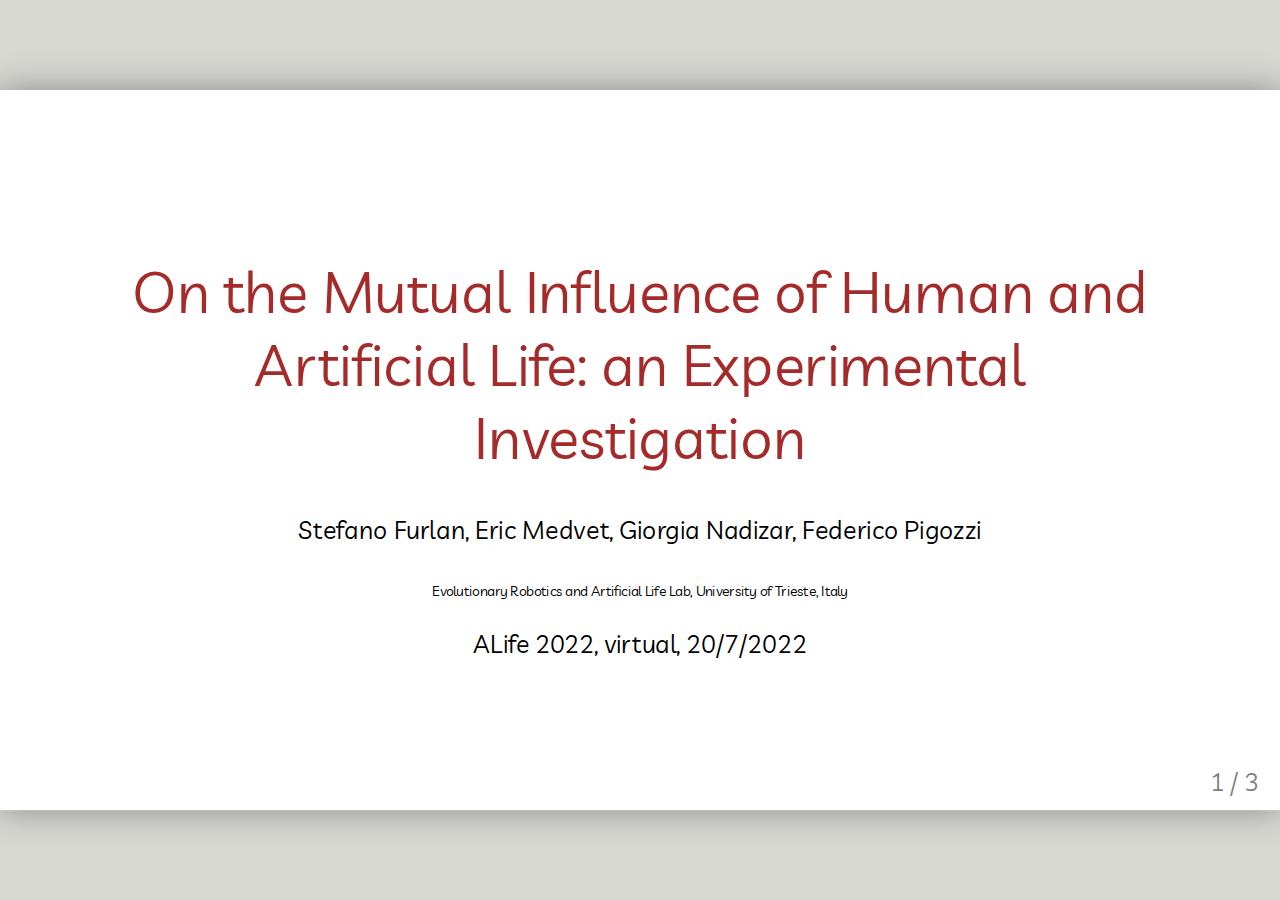
==== HumanALifeMutualInfluence/index.html @ 84878b4d "New slides." ====
<!DOCTYPE html>
<html>
  <head>
    <title>On the Mutual Influence of Human and Artificial Life: an Experimental Investigation</title>
    <meta charset="utf-8" />
    <link rel="icon" href="images/java.png">
    <link rel="stylesheet" type="text/css" href="assets/style.css" />
    <link rel="stylesheet" href="https://cdnjs.cloudflare.com/ajax/libs/font-awesome/4.7.0/css/font-awesome.min.css">
  </head>
  <body>
    <script src="assets/remark-latest.min.js"></script>
    <script src="assets/katex.min.js"></script>
    <script src="assets/auto-render.min.js"></script>
    <script src="assets/diagram-transformer.js"></script>
    <link rel="stylesheet" href="assets/katex.min.css" />
    <script>
      var sourceUrls = [
        "index.md"
      ];
      var xmlhttp = new XMLHttpRequest();
      var source = "";
      for (var i = 0; i < sourceUrls.length; i++) {
        xmlhttp.open("GET", sourceUrls[i], false);
        xmlhttp.send();
        source += xmlhttp.responseText;
        if (i + 1 < sourceUrls.length) {
          source += "\n---\n";
        }
      }
      var renderMath = function() {
        renderMathInElement(document.body, {
          delimiters: [
            { left: "$$", right: "$$", display: true },
            { left: "$", right: "$", display: false }
          ]
        });
        diagramTransformer.transformAll(document.body, "diagram");
      };
      var slideshow = remark.create(
        {
          source: source,
          ratio: "16:9",
          highlightStyle: "monokai",
          highlightLines: true,
          highlightSpans: true
        },
        renderMath
      );
    </script>
  </body>
</html>
---- HumanALifeMutualInfluence/assets/style.css ----
@import url("https://fonts.googleapis.com/css?family=Livvic:400,400i,700,700i|Roboto+Mono:400,700,400i");
body {
  font-family: "Livvic";
}
.remark-slide-content {
  font-size: 24px;
}
h1,
h2,
h3 {
  font-family: "Livvic";
  font-weight: normal;
}
h1 {
  color: brown;
}
code {
  border-radius: 0.5em;
}
.compact code {
  line-height: 70%;
  font-size: 60%;
}
pre {
  margin: 0.1em 0;
}
.remark-code,
.remark-inline-code {
  font-family: "Roboto Mono";
}
.remark-inline-code {
  color: #812815;
  font-size: 85%;
}
.cols {
  display: flex;
}
.c10 {
  flex: 10%;
}
.c15 {
  flex: 15%;
}
.c20 {
  flex: 20%;
}
.c25 {
  flex: 25%;
}
.c30 {
  flex: 30%;
}
.c40 {
  flex: 40%;
}
.c50 {
  flex: 50%;
}
.c60 {
  flex: 60%;
}
.c70 {
  flex: 70%;
}
.c75 {
  flex: 75%;
}
.c80 {
  flex: 80%;
}
.c90 {
  flex: 90%;
}
.cols > div:nth-child(1) {
  padding-right: 0.5em;
}
.cols > div:nth-last-child(1) {
  padding-left: 0.5em;
}
.cols .vcentered {
  align-self: center;
}
img {
  max-width: 100%;
}
.w50p img {
  width: 50%;
}
.w75p img {
  width: 75%;
}
.h10ex img {
  height: 10ex;
}
.h15ex img {
  height: 15ex;
}
.h25ex img {
  height: 25ex;
}
.h30ex img {
  height: 30ex;
}
.h40ex img {
  height: 40ex;
}
.footnote {
  position: absolute;
  bottom: 2.5em;
  font-size: 75%;
}
.ref {
  font-style: italic;
}
.vam {
  vertical-align: middle;
}
.big-quote {
  background-color: lightgray;
  padding: 0.5em;
  font-size: 80%;
  border-radius: 0.5em;
}
.important {
  background-color: #ff5733;
  padding: 0.5em;
  font-size: 150%;
  border-radius: 0.5em;
  color: white;
}
.note {
  color: darkgray;
  font-size: 75%;
}
.note::before {
  content: "(";
}
.note::after {
  content: ")";
}
.diagram text {
  dominant-baseline: middle;
  font-size: 85%;
}
.diagram rect,
.diagram ellipse,
.diagram path {
  stroke-width: 2;
}
.diagram .textLabel {
  text-anchor: middle;
}
.diagram .invisible {
  fill-opacity: 0.33;
  stroke-opacity: 0.33;
}
.diagram.or .obj {
  fill: #fcf3cf;
  stroke: #f1c40f;
}
.diagram.or .zone {
  fill: none;
  stroke: #999999;
  stroke-dasharray: 4 2;
}
.diagram.or .link {
  stroke: #f1c40f;
  fill: none;
}
.diagram.or .ref {
  fill: #f1c40f;
}
.diagram.or .null {
  fill: #eeeeee;
  stroke: #aaaaaa;
}
.diagram.or .zoneLabel {
  fill: #999999;
  font-size: 85%;
}
.diagram.or .refLabel,
.diagram.or .typeLabel,
.diagram.or .contentLabel {
  text-anchor: middle;
}
.diagram.or .refLabel,
.diagram.or .typeLabel,
.diagram.or .contentLabel,
.diagram text.code {
  font-family: "Roboto Mono";
  fill: #812815;
}
.diagram.io .cyl {
  fill: #eeeeee;
  stroke: #aaaaaa;
}
.diagram.io :not(text).device {
  fill: #cccccc;
  stroke: #999999;
}
.diagram.io .arrow {
  fill: #eeaaaa;
  stroke: #ee5555;
}
.diagram.io .array {
  stroke: black;
  fill: white;
}
.diagram.io .cursor {
  fill: #aaaaee;
  stroke: #5555ee;
}
.diagram.io .eos {
  fill: #5555ee;
}
.diagram.io .link {
  stroke: gray;
  fill: none;
}
.diagram.io .link.head {
  stroke: none;
  fill: gray;
}
.diagram.io .axis {
  stroke: black;
  fill: none;
}
.diagram.io .axis.head {
  stroke: none;
  fill: black;
}

.diagram.io .contentLabel {
  text-anchor: middle;
}
.excercise::before {
  font-weight: bolder;
  color: white;
  background-color: green;
  padding: 0.2em;
  content: "for you";
  margin-right: 0.5em;
  border-radius: 5px;
  float: right;
}
.exercise {
  margin-top: 1em;
  background-color: #daf7a6;
  padding: 0.5em;
  border-radius: 0.5em;
}
.question {
  color: green;
  font-size: 75%;
}
.question::before {
  content: "[";
}
.question::after {
  content: "]";
}
.javadoc {
  font-family: "DejaVu Serif", Georgia, "Times New Roman", Times, serif;
  border: 1px solid #2c4557;
  font-size: 50%;
  padding: 0.25em;
}
.javadoc.head {
  font-family: "DejaVu Sans", Arial, Helvetica, sans-serif;
  padding: 0.25em;
}
.javadoc.head .def {
  font-weight: bolder;
  color: #2c4557;
  font-size: 150%;
}
.javadoc.head .pack {
  color: #4a6782;
}
.javadoc.head .indent {
  width: 2em;
  display: inline-block;
}
.javadoc.head p {
  margin: 0.5em 0;
}
.javadoc table {
  border-spacing: 0;
  width: 100%;
}
.javadoc thead th {
  background: #dee3e9;
  text-align: left;
  font-family: "DejaVu Sans", Arial, Helvetica, sans-serif;
}
.javadoc tbody tr td:nth-child(1),
.javadoc:not(.constructors) tbody tr td:nth-child(2),
.javadoc .remark-code,
.javadoc .remark-inline-code {
  font-family: "DejaVu Sans Mono", monospace;
  font-size: 100%;
}
.javadoc tbody tr td:nth-child(3) .remark-inline-code,
.javadoc.constructors tbody tr td:nth-child(2) .remark-inline-code {
  color: black;
}
.javadoc tbody tr td:nth-child(1),
.javadoc tbody tr td:nth-child(1) .remark-inline-code,
.javadoc:not(.constructors) tbody tr td:nth-child(2),
.javadoc tbody tr td:nth-child(2) .remark-inline-code {
  color: #4a6782;
}
.javadoc tbody tr:nth-of-type(2n + 1) {
  background: #ffffff;
}
.javadoc tbody tr:nth-of-type(2n) {
  background: #eeeeee;
}
.javadoc td {
  margin: 0;
  padding: 0 0.5em;
  vertical-align: top;
}
.remark-slide-content.lab {
  background-color: #daf7a6;
}
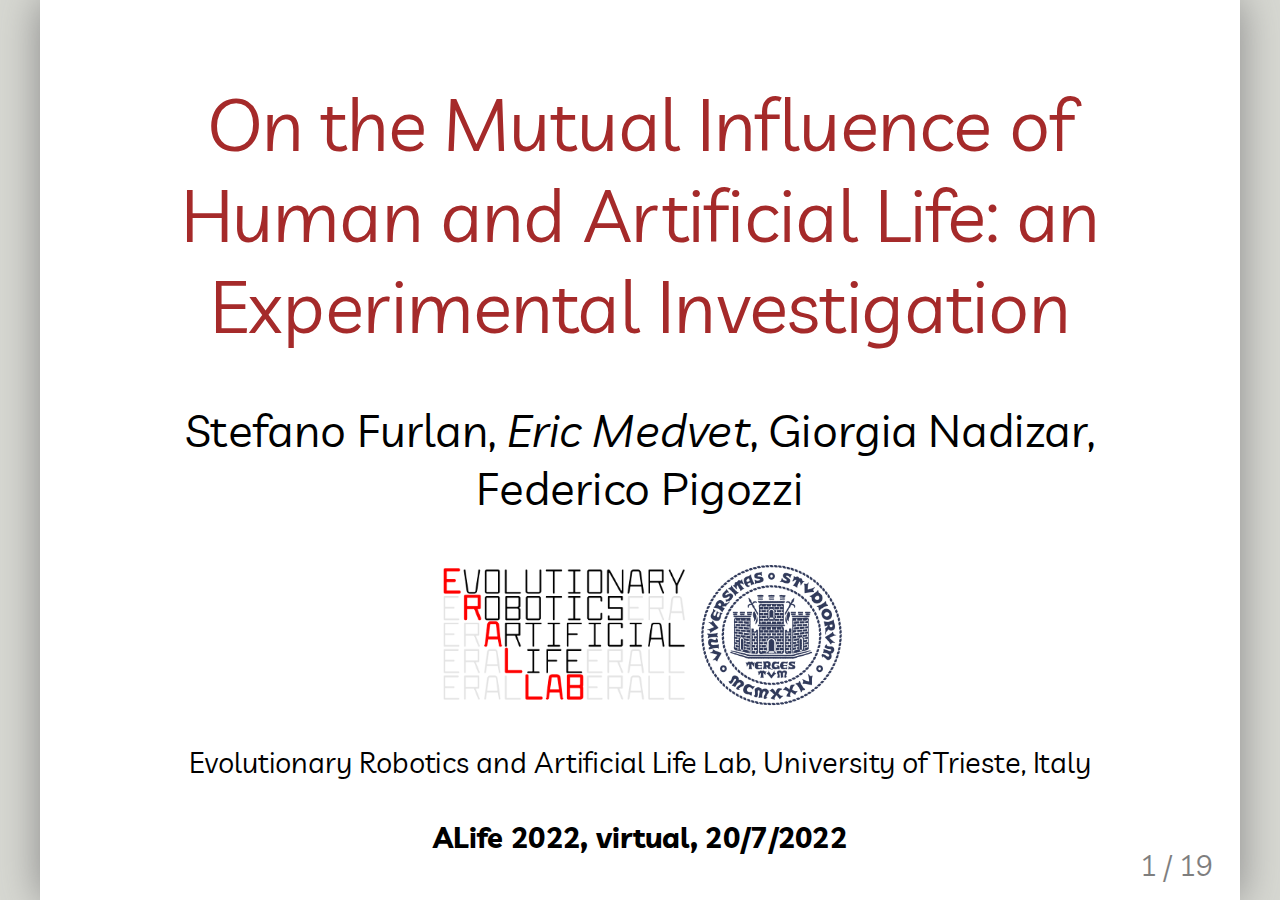
==== commit 20795bae: "First complete draft." ====
--- a/HumanALifeMutualInfluence/index.html
+++ b/HumanALifeMutualInfluence/index.html
@@ -3,7 +3,7 @@
   <head>
     <title>On the Mutual Influence of Human and Artificial Life: an Experimental Investigation</title>
     <meta charset="utf-8" />
-    <link rel="icon" href="images/java.png">
+    <link rel="icon" href="images/icon.png">
     <link rel="stylesheet" type="text/css" href="assets/style.css" />
     <link rel="stylesheet" href="https://cdnjs.cloudflare.com/ajax/libs/font-awesome/4.7.0/css/font-awesome.min.css">
   </head>
@@ -39,7 +39,7 @@
       var slideshow = remark.create(
         {
           source: source,
-          ratio: "16:9",
+          ratio: "4:3",
           highlightStyle: "monokai",
           highlightLines: true,
           highlightSpans: true
--- a/HumanALifeMutualInfluence/assets/style.css
+++ b/HumanALifeMutualInfluence/assets/style.css
@@ -3,7 +3,7 @@
   font-family: "Livvic";
 }
 .remark-slide-content {
-  font-size: 24px;
+  font-size: 22px;
 }
 h1,
 h2,
@@ -72,10 +72,10 @@
   flex: 90%;
 }
 .cols > div:nth-child(1) {
-  padding-right: 0.5em;
+  x-padding-right: 0.5em;
 }
 .cols > div:nth-last-child(1) {
-  padding-left: 0.5em;
+  x-padding-left: 0.5em;
 }
 .cols .vcentered {
   align-self: center;
@@ -138,189 +138,26 @@
 .note::after {
   content: ")";
 }
-.diagram text {
-  dominant-baseline: middle;
-  font-size: 85%;
-}
-.diagram rect,
-.diagram ellipse,
-.diagram path {
-  stroke-width: 2;
-}
-.diagram .textLabel {
-  text-anchor: middle;
-}
-.diagram .invisible {
-  fill-opacity: 0.33;
-  stroke-opacity: 0.33;
-}
-.diagram.or .obj {
-  fill: #fcf3cf;
-  stroke: #f1c40f;
-}
-.diagram.or .zone {
-  fill: none;
-  stroke: #999999;
-  stroke-dasharray: 4 2;
-}
-.diagram.or .link {
-  stroke: #f1c40f;
-  fill: none;
-}
-.diagram.or .ref {
-  fill: #f1c40f;
-}
-.diagram.or .null {
-  fill: #eeeeee;
-  stroke: #aaaaaa;
-}
-.diagram.or .zoneLabel {
-  fill: #999999;
-  font-size: 85%;
-}
-.diagram.or .refLabel,
-.diagram.or .typeLabel,
-.diagram.or .contentLabel {
-  text-anchor: middle;
-}
-.diagram.or .refLabel,
-.diagram.or .typeLabel,
-.diagram.or .contentLabel,
-.diagram text.code {
-  font-family: "Roboto Mono";
-  fill: #812815;
-}
-.diagram.io .cyl {
-  fill: #eeeeee;
-  stroke: #aaaaaa;
-}
-.diagram.io :not(text).device {
-  fill: #cccccc;
-  stroke: #999999;
-}
-.diagram.io .arrow {
-  fill: #eeaaaa;
-  stroke: #ee5555;
-}
-.diagram.io .array {
-  stroke: black;
-  fill: white;
-}
-.diagram.io .cursor {
-  fill: #aaaaee;
-  stroke: #5555ee;
-}
-.diagram.io .eos {
-  fill: #5555ee;
-}
-.diagram.io .link {
-  stroke: gray;
-  fill: none;
-}
-.diagram.io .link.head {
-  stroke: none;
-  fill: gray;
-}
-.diagram.io .axis {
-  stroke: black;
-  fill: none;
-}
-.diagram.io .axis.head {
-  stroke: none;
-  fill: black;
-}
 
-.diagram.io .contentLabel {
-  text-anchor: middle;
-}
-.excercise::before {
-  font-weight: bolder;
-  color: white;
-  background-color: green;
-  padding: 0.2em;
-  content: "for you";
-  margin-right: 0.5em;
-  border-radius: 5px;
-  float: right;
-}
-.exercise {
-  margin-top: 1em;
-  background-color: #daf7a6;
-  padding: 0.5em;
-  border-radius: 0.5em;
-}
-.question {
-  color: green;
-  font-size: 75%;
-}
-.question::before {
-  content: "[";
-}
-.question::after {
-  content: "]";
-}
-.javadoc {
-  font-family: "DejaVu Serif", Georgia, "Times New Roman", Times, serif;
-  border: 1px solid #2c4557;
-  font-size: 50%;
-  padding: 0.25em;
-}
-.javadoc.head {
-  font-family: "DejaVu Sans", Arial, Helvetica, sans-serif;
-  padding: 0.25em;
-}
-.javadoc.head .def {
-  font-weight: bolder;
-  color: #2c4557;
-  font-size: 150%;
-}
-.javadoc.head .pack {
-  color: #4a6782;
-}
-.javadoc.head .indent {
-  width: 2em;
-  display: inline-block;
-}
-.javadoc.head p {
-  margin: 0.5em 0;
-}
-.javadoc table {
-  border-spacing: 0;
-  width: 100%;
-}
-.javadoc thead th {
-  background: #dee3e9;
-  text-align: left;
-  font-family: "DejaVu Sans", Arial, Helvetica, sans-serif;
-}
-.javadoc tbody tr td:nth-child(1),
-.javadoc:not(.constructors) tbody tr td:nth-child(2),
-.javadoc .remark-code,
-.javadoc .remark-inline-code {
-  font-family: "DejaVu Sans Mono", monospace;
-  font-size: 100%;
-}
-.javadoc tbody tr td:nth-child(3) .remark-inline-code,
-.javadoc.constructors tbody tr td:nth-child(2) .remark-inline-code {
-  color: black;
-}
-.javadoc tbody tr td:nth-child(1),
-.javadoc tbody tr td:nth-child(1) .remark-inline-code,
-.javadoc:not(.constructors) tbody tr td:nth-child(2),
-.javadoc tbody tr td:nth-child(2) .remark-inline-code {
-  color: #4a6782;
-}
-.javadoc tbody tr:nth-of-type(2n + 1) {
-  background: #ffffff;
-}
-.javadoc tbody tr:nth-of-type(2n) {
-  background: #eeeeee;
-}
-.javadoc td {
-  margin: 0;
-  padding: 0 0.5em;
-  vertical-align: top;
-}
 .remark-slide-content.lab {
   background-color: #daf7a6;
 }
+.large {
+  font-size: 150%;
+}
+
+.cg {
+  color: green;
+}
+.cr {
+  color: red;
+}
+.hspace5 {
+  width: 5em;
+  display: inline-block;
+}
+.ttt {
+  font-family: "Roboto Mono";
+  color: darkgray;
+  font-size: 85%;
+}
